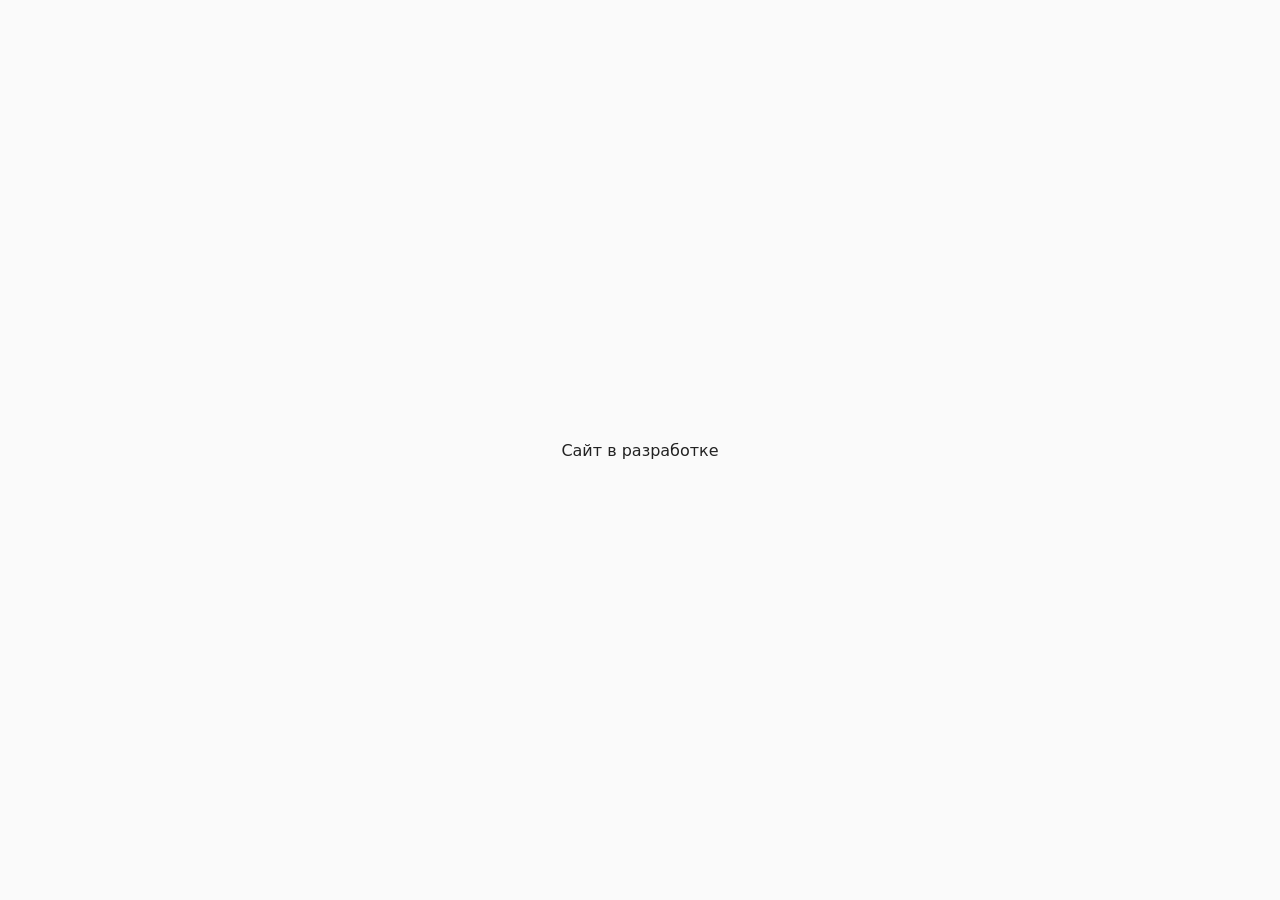
==== index.html @ d6e550af "chore: initial placeholder page Co-Authored-By: Claude Opus 5.5 <noreply@anthropic.com>" ====
<!doctype html>
<html lang="ru">
<head>
  <meta charset="utf-8">
  <meta name="viewport" content="width=device-width, initial-scale=1">
  <title>tt</title>
  <style>
    body { margin: 0; min-height: 100vh; display: grid; place-items: center; font-family: system-ui, sans-serif; background: #fafafa; color: #222; }
  </style>
</head>
<body>
  <p>Сайт в разработке</p>
</body>
</html>
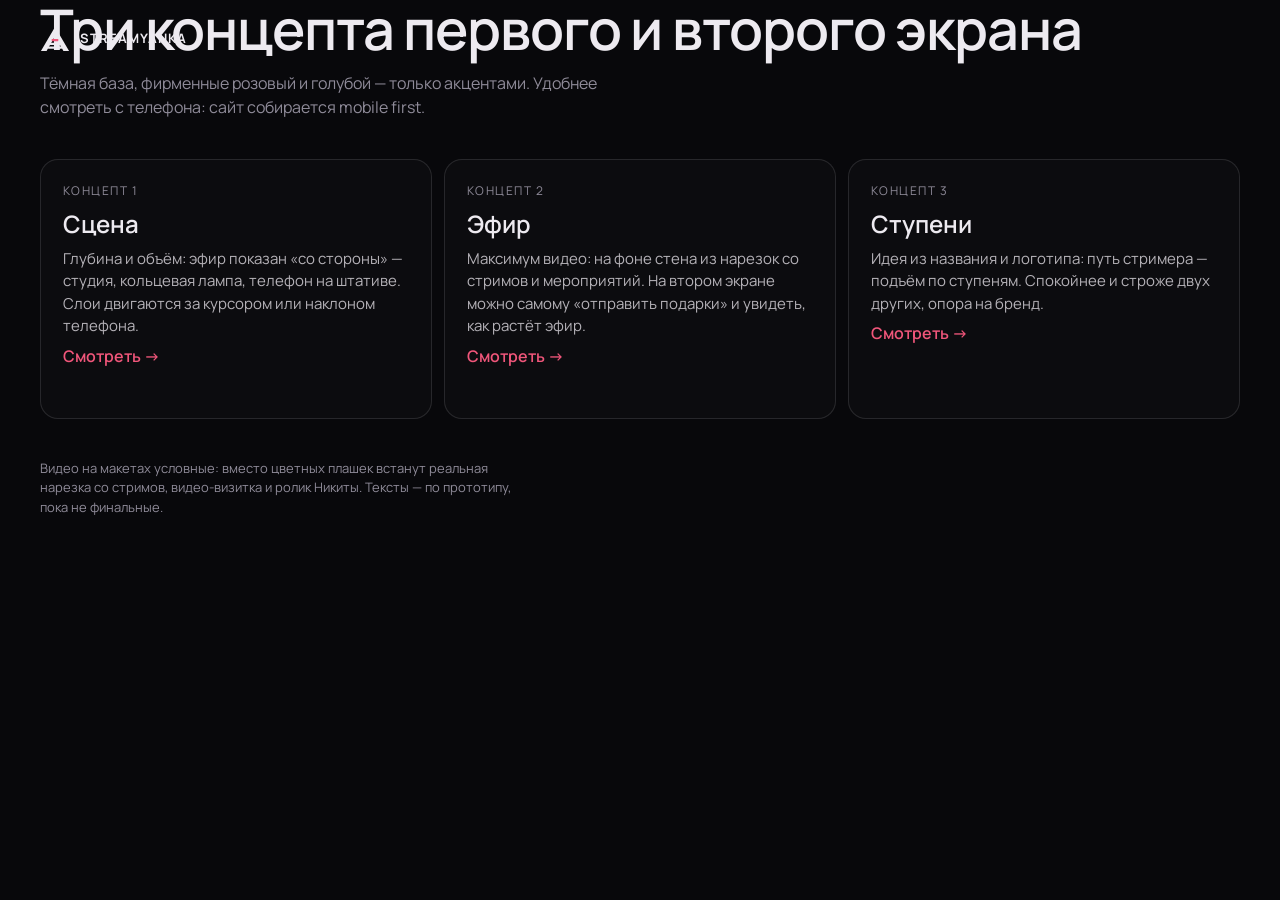
==== commit bdae11ec: "feat: three hero concepts for Streamyanka Co-Authored-By: Claude Opus 5.5 <noreply@anthropic.com>" ====
--- a/index.html
+++ b/index.html
@@ -1,14 +1,63 @@
 <!doctype html>
 <html lang="ru">
 <head>
-  <meta charset="utf-8">
-  <meta name="viewport" content="width=device-width, initial-scale=1">
-  <title>tt</title>
-  <style>
-    body { margin: 0; min-height: 100vh; display: grid; place-items: center; font-family: system-ui, sans-serif; background: #fafafa; color: #222; }
-  </style>
+<meta charset="utf-8">
+<meta name="viewport" content="width=device-width, initial-scale=1, viewport-fit=cover">
+<title>Streamyanka — концепты</title>
+<link rel="preconnect" href="https://fonts.googleapis.com">
+<link rel="preconnect" href="https://fonts.gstatic.com" crossorigin>
+<link href="https://fonts.googleapis.com/css2?family=Manrope:wght@400;500;600;700&display=swap" rel="stylesheet">
+<link rel="stylesheet" href="assets/base.css">
+<style>
+  main { padding: 110px 0 80px; }
+  h1 { margin: 0 0 12px; font-size: clamp(30px, 7vw, 56px); line-height: 1.05; letter-spacing: -.02em; font-weight: 600; }
+  .sub { color: var(--muted); max-width: 56ch; margin: 0 0 40px; }
+  .list { display: grid; gap: 12px; }
+  .card {
+    display: grid; gap: 6px; padding: 22px; border-radius: var(--radius);
+    border: 1px solid var(--line); background: rgba(255,255,255,.02);
+    transition: border-color .2s, background .2s;
+  }
+  .card:hover { border-color: var(--pink); background: rgba(240,86,122,.05); }
+  .card .n { font-size: 12px; color: var(--muted); letter-spacing: .12em; text-transform: uppercase; }
+  .card h2 { margin: 0; font-size: 24px; font-weight: 600; }
+  .card p { margin: 0; color: rgba(237,234,240,.75); font-size: 15px; }
+  .card .go { margin-top: 8px; font-weight: 600; color: var(--pink); }
+  .foot { margin-top: 40px; font-size: 13px; color: var(--muted); max-width: 60ch; }
+  @media (min-width: 900px) { .list { grid-template-columns: repeat(3, 1fr); } .card { min-height: 260px; align-content: start; } .card .go { margin-top: auto; } }
+</style>
 </head>
 <body>
-  <p>Сайт в разработке</p>
+<header class="top">
+  <span class="brand"><img src="assets/logo.svg" alt="">Streamyanka</span>
+</header>
+
+<main class="wrap">
+  <h1>Три концепта первого и второго экрана</h1>
+  <p class="sub">Тёмная база, фирменные розовый и голубой — только акцентами. Удобнее смотреть с телефона: сайт собирается mobile first.</p>
+
+  <div class="list">
+    <a class="card" href="c1/">
+      <span class="n">Концепт 1</span>
+      <h2>Сцена</h2>
+      <p>Глубина и объём: эфир показан «со стороны» — студия, кольцевая лампа, телефон на штативе. Слои двигаются за курсором или наклоном телефона.</p>
+      <span class="go">Смотреть →</span>
+    </a>
+    <a class="card" href="c2/">
+      <span class="n">Концепт 2</span>
+      <h2>Эфир</h2>
+      <p>Максимум видео: на фоне стена из нарезок со стримов и мероприятий. На втором экране можно самому «отправить подарки» и увидеть, как растёт эфир.</p>
+      <span class="go">Смотреть →</span>
+    </a>
+    <a class="card" href="c3/">
+      <span class="n">Концепт 3</span>
+      <h2>Ступени</h2>
+      <p>Идея из названия и логотипа: путь стримера — подъём по ступеням. Спокойнее и строже двух других, опора на бренд.</p>
+      <span class="go">Смотреть →</span>
+    </a>
+  </div>
+
+  <p class="foot">Видео на макетах условные: вместо цветных плашек встанут реальная нарезка со стримов, видео-визитка и ролик Никиты. Тексты — по прототипу, пока не финальные.</p>
+</main>
 </body>
 </html>
--- a/assets/base.css
+++ b/assets/base.css
@@ -0,0 +1,94 @@
+:root {
+  --bg: #08080b;
+  --surface: #121218;
+  --line: rgba(237, 234, 240, 0.12);
+  --text: #edeaf0;
+  --muted: #8f8b99;
+  --pink: #f0567a;
+  --blue: #6f8cff;
+  --gutter: 20px;
+  --radius: 18px;
+}
+
+*, *::before, *::after { box-sizing: border-box; }
+
+html { -webkit-text-size-adjust: 100%; }
+
+body {
+  margin: 0;
+  background: var(--bg);
+  color: var(--text);
+  font-family: "Manrope", system-ui, sans-serif;
+  font-size: 16px;
+  line-height: 1.5;
+  -webkit-font-smoothing: antialiased;
+  overflow-x: hidden;
+}
+
+img, svg, video { display: block; max-width: 100%; }
+a { color: inherit; text-decoration: none; }
+button { font: inherit; color: inherit; cursor: pointer; border: 0; background: none; }
+
+.wrap { width: 100%; max-width: 1280px; margin: 0 auto; padding: 0 var(--gutter); }
+
+/* шапка */
+.top {
+  position: absolute; inset: 0 0 auto; z-index: 20;
+  display: flex; align-items: center; justify-content: space-between;
+  padding: 18px var(--gutter);
+}
+.brand { display: flex; align-items: center; gap: 10px; font-weight: 700; letter-spacing: 0.08em; font-size: 13px; text-transform: uppercase; }
+.brand img { width: 30px; height: auto; }
+.nav { display: none; gap: 28px; font-size: 14px; color: var(--muted); }
+.nav a:hover { color: var(--text); }
+.burger { width: 40px; height: 40px; border-radius: 50%; border: 1px solid var(--line); display: grid; place-items: center; }
+.burger span { width: 16px; height: 1.5px; background: var(--text); box-shadow: 0 5px 0 var(--text), 0 -5px 0 var(--text); }
+
+/* кнопки */
+.btn {
+  display: inline-flex; align-items: center; justify-content: center; gap: 10px;
+  min-height: 52px; padding: 0 26px; border-radius: 999px;
+  font-weight: 600; font-size: 15px;
+  transition: transform .2s ease, background .2s ease, box-shadow .2s ease;
+}
+.btn:active { transform: scale(.98); }
+.btn-main { background: var(--text); color: var(--bg); }
+.btn-main:hover { box-shadow: 0 0 0 6px rgba(240, 86, 122, .18); }
+.btn-ghost { border: 1px solid var(--line); color: var(--text); }
+.btn-ghost:hover { border-color: rgba(237, 234, 240, .4); }
+
+.live {
+  display: inline-flex; align-items: center; gap: 6px;
+  padding: 4px 9px; border-radius: 6px;
+  background: var(--pink); color: #fff;
+  font-size: 11px; font-weight: 700; letter-spacing: .06em; text-transform: uppercase;
+}
+.live::before { content: ""; width: 6px; height: 6px; border-radius: 50%; background: #fff; animation: blink 1.4s infinite; }
+@keyframes blink { 50% { opacity: .25; } }
+
+/* зерно поверх «видео» */
+.grain {
+  position: absolute; inset: 0; pointer-events: none; opacity: .09; mix-blend-mode: overlay;
+  background-image: url("data:image/svg+xml,%3Csvg xmlns='http://www.w3.org/2000/svg' width='160' height='160'%3E%3Cfilter id='n'%3E%3CfeTurbulence type='fractalNoise' baseFrequency='.9' numOctaves='2' stitchTiles='stitch'/%3E%3C/filter%3E%3Crect width='100%25' height='100%25' filter='url(%23n)'/%3E%3C/svg%3E");
+}
+
+/* метка концепта */
+.concept-tag {
+  position: fixed; left: 50%; bottom: 14px; transform: translateX(-50%); z-index: 50;
+  display: flex; gap: 4px; padding: 4px; border-radius: 999px;
+  background: rgba(18, 18, 24, .82); backdrop-filter: blur(12px); -webkit-backdrop-filter: blur(12px);
+  border: 1px solid var(--line); font-size: 12px; white-space: nowrap;
+}
+.concept-tag a { padding: 7px 12px; border-radius: 999px; color: var(--muted); }
+.concept-tag a[aria-current] { background: var(--text); color: var(--bg); }
+
+@media (min-width: 900px) {
+  :root { --gutter: 40px; }
+  .nav { display: flex; }
+  .burger { display: none; }
+  .top { padding: 26px var(--gutter); }
+}
+
+@media (prefers-reduced-motion: reduce) {
+  *, *::before, *::after { animation-duration: .01ms !important; animation-iteration-count: 1 !important; transition-duration: .01ms !important; }
+}
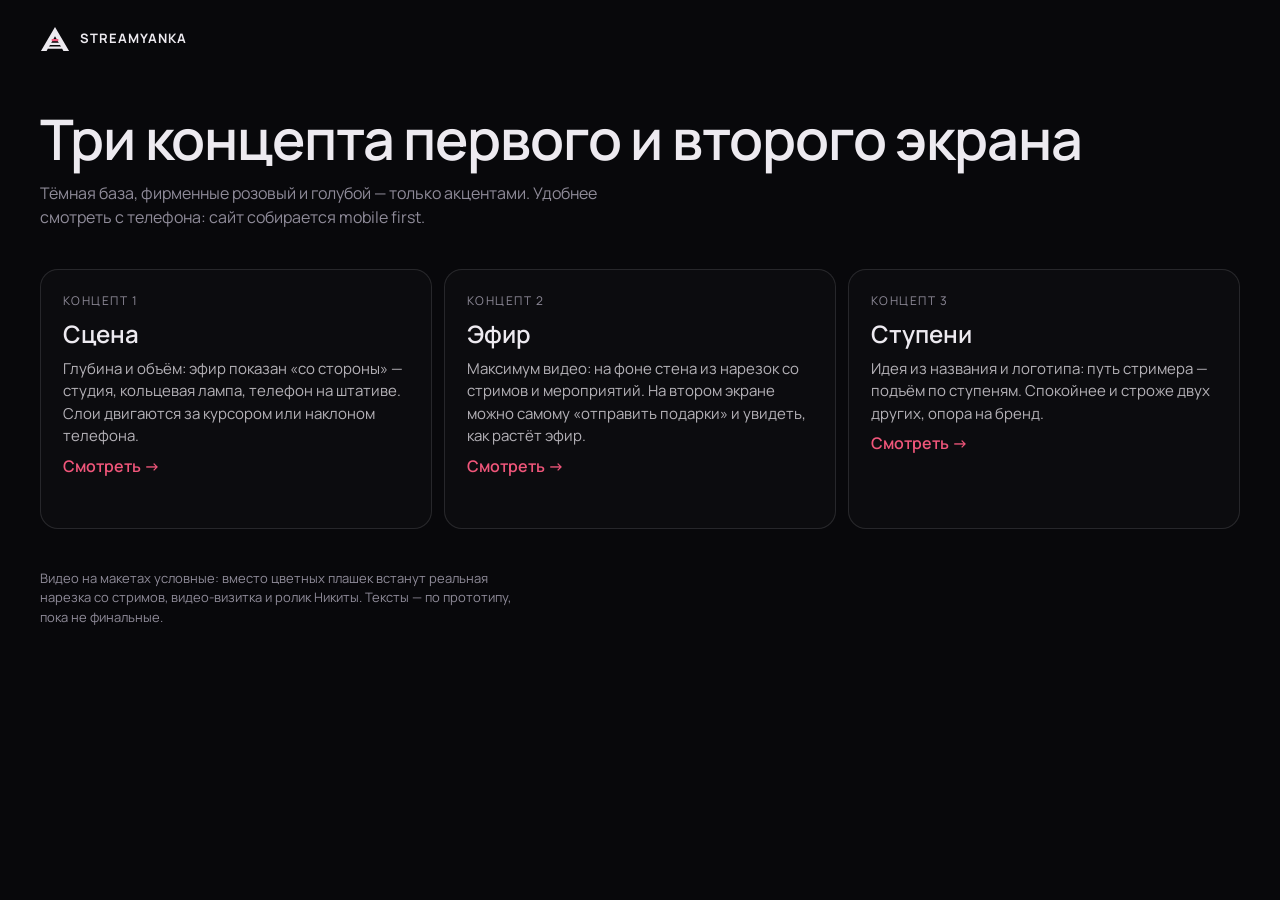
==== commit afb1f6da: "fix: top spacing on concepts index Co-Authored-By: Claude Opus 5.5 <noreply@anthropic.com>" ====
--- a/index.html
+++ b/index.html
@@ -9,7 +9,7 @@
 <link href="https://fonts.googleapis.com/css2?family=Manrope:wght@400;500;600;700&display=swap" rel="stylesheet">
 <link rel="stylesheet" href="assets/base.css">
 <style>
-  main { padding: 110px 0 80px; }
+  main.wrap { padding-top: 110px; padding-bottom: 80px; }
   h1 { margin: 0 0 12px; font-size: clamp(30px, 7vw, 56px); line-height: 1.05; letter-spacing: -.02em; font-weight: 600; }
   .sub { color: var(--muted); max-width: 56ch; margin: 0 0 40px; }
   .list { display: grid; gap: 12px; }
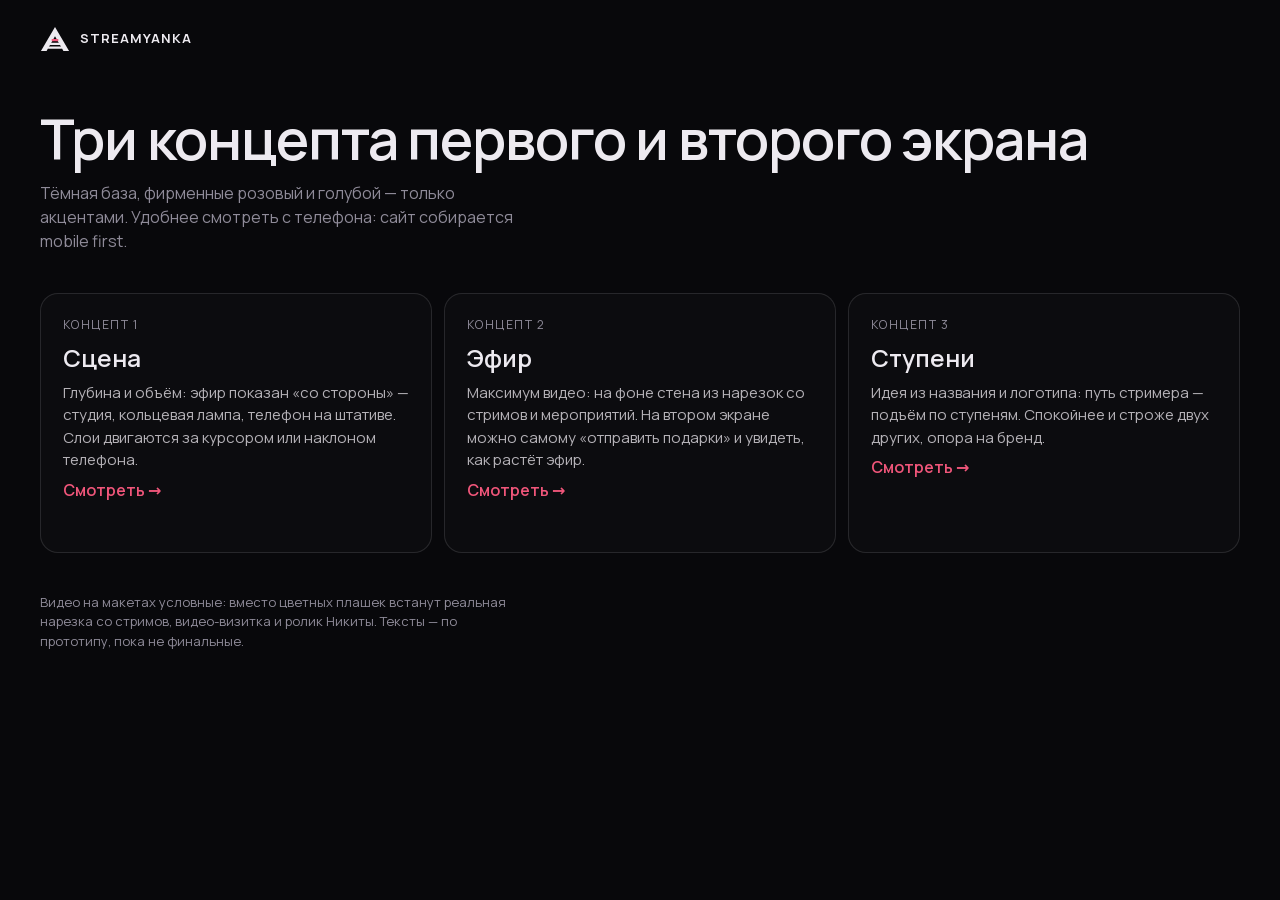
==== commit 0c7a024f: "perf: self-host fonts instead of Google Fonts Co-Authored-By: Claude Opus 5.5 <noreply@anthropic.com" ====
--- a/index.html
+++ b/index.html
@@ -4,9 +4,7 @@
 <meta charset="utf-8">
 <meta name="viewport" content="width=device-width, initial-scale=1, viewport-fit=cover">
 <title>Streamyanka — концепты</title>
-<link rel="preconnect" href="https://fonts.googleapis.com">
-<link rel="preconnect" href="https://fonts.gstatic.com" crossorigin>
-<link href="https://fonts.googleapis.com/css2?family=Manrope:wght@400;500;600;700&display=swap" rel="stylesheet">
+<link rel="stylesheet" href="assets/fonts.css">
 <link rel="stylesheet" href="assets/base.css">
 <style>
   main.wrap { padding-top: 110px; padding-bottom: 80px; }
--- a/assets/fonts.css
+++ b/assets/fonts.css
@@ -0,0 +1,208 @@
+@font-face {
+  font-family: 'Inter Tight';
+  font-style: normal;
+  font-weight: 200;
+  font-display: swap;
+  src: url(fonts/inter-tight-cyrillic-837888.woff2) format('woff2');
+  unicode-range: U+0301, U+0400-045F, U+0490-0491, U+04B0-04B1, U+2116;
+}
+@font-face {
+  font-family: 'Inter Tight';
+  font-style: normal;
+  font-weight: 200;
+  font-display: swap;
+  src: url(fonts/inter-tight-latin-6c70c7.woff2) format('woff2');
+  unicode-range: U+0000-00FF, U+0131, U+0152-0153, U+02BB-02BC, U+02C6, U+02DA, U+02DC, U+0304, U+0308, U+0329, U+2000-206F, U+20AC, U+2122, U+2191, U+2193, U+2212, U+2215, U+FEFF, U+FFFD;
+}
+@font-face {
+  font-family: 'Inter Tight';
+  font-style: normal;
+  font-weight: 300;
+  font-display: swap;
+  src: url(fonts/inter-tight-cyrillic-837888.woff2) format('woff2');
+  unicode-range: U+0301, U+0400-045F, U+0490-0491, U+04B0-04B1, U+2116;
+}
+@font-face {
+  font-family: 'Inter Tight';
+  font-style: normal;
+  font-weight: 300;
+  font-display: swap;
+  src: url(fonts/inter-tight-latin-6c70c7.woff2) format('woff2');
+  unicode-range: U+0000-00FF, U+0131, U+0152-0153, U+02BB-02BC, U+02C6, U+02DA, U+02DC, U+0304, U+0308, U+0329, U+2000-206F, U+20AC, U+2122, U+2191, U+2193, U+2212, U+2215, U+FEFF, U+FFFD;
+}
+@font-face {
+  font-family: 'Inter Tight';
+  font-style: normal;
+  font-weight: 500;
+  font-display: swap;
+  src: url(fonts/inter-tight-cyrillic-837888.woff2) format('woff2');
+  unicode-range: U+0301, U+0400-045F, U+0490-0491, U+04B0-04B1, U+2116;
+}
+@font-face {
+  font-family: 'Inter Tight';
+  font-style: normal;
+  font-weight: 500;
+  font-display: swap;
+  src: url(fonts/inter-tight-latin-6c70c7.woff2) format('woff2');
+  unicode-range: U+0000-00FF, U+0131, U+0152-0153, U+02BB-02BC, U+02C6, U+02DA, U+02DC, U+0304, U+0308, U+0329, U+2000-206F, U+20AC, U+2122, U+2191, U+2193, U+2212, U+2215, U+FEFF, U+FFFD;
+}
+@font-face {
+  font-family: 'Manrope';
+  font-style: normal;
+  font-weight: 400;
+  font-display: swap;
+  src: url(fonts/manrope-cyrillic-9ae50d.woff2) format('woff2');
+  unicode-range: U+0301, U+0400-045F, U+0490-0491, U+04B0-04B1, U+2116;
+}
+@font-face {
+  font-family: 'Manrope';
+  font-style: normal;
+  font-weight: 400;
+  font-display: swap;
+  src: url(fonts/manrope-latin-f00ccc.woff2) format('woff2');
+  unicode-range: U+0000-00FF, U+0131, U+0152-0153, U+02BB-02BC, U+02C6, U+02DA, U+02DC, U+0304, U+0308, U+0329, U+2000-206F, U+20AC, U+2122, U+2191, U+2193, U+2212, U+2215, U+FEFF, U+FFFD;
+}
+@font-face {
+  font-family: 'Manrope';
+  font-style: normal;
+  font-weight: 500;
+  font-display: swap;
+  src: url(fonts/manrope-cyrillic-9ae50d.woff2) format('woff2');
+  unicode-range: U+0301, U+0400-045F, U+0490-0491, U+04B0-04B1, U+2116;
+}
+@font-face {
+  font-family: 'Manrope';
+  font-style: normal;
+  font-weight: 500;
+  font-display: swap;
+  src: url(fonts/manrope-latin-f00ccc.woff2) format('woff2');
+  unicode-range: U+0000-00FF, U+0131, U+0152-0153, U+02BB-02BC, U+02C6, U+02DA, U+02DC, U+0304, U+0308, U+0329, U+2000-206F, U+20AC, U+2122, U+2191, U+2193, U+2212, U+2215, U+FEFF, U+FFFD;
+}
+@font-face {
+  font-family: 'Manrope';
+  font-style: normal;
+  font-weight: 600;
+  font-display: swap;
+  src: url(fonts/manrope-cyrillic-9ae50d.woff2) format('woff2');
+  unicode-range: U+0301, U+0400-045F, U+0490-0491, U+04B0-04B1, U+2116;
+}
+@font-face {
+  font-family: 'Manrope';
+  font-style: normal;
+  font-weight: 600;
+  font-display: swap;
+  src: url(fonts/manrope-latin-f00ccc.woff2) format('woff2');
+  unicode-range: U+0000-00FF, U+0131, U+0152-0153, U+02BB-02BC, U+02C6, U+02DA, U+02DC, U+0304, U+0308, U+0329, U+2000-206F, U+20AC, U+2122, U+2191, U+2193, U+2212, U+2215, U+FEFF, U+FFFD;
+}
+@font-face {
+  font-family: 'Manrope';
+  font-style: normal;
+  font-weight: 700;
+  font-display: swap;
+  src: url(fonts/manrope-cyrillic-9ae50d.woff2) format('woff2');
+  unicode-range: U+0301, U+0400-045F, U+0490-0491, U+04B0-04B1, U+2116;
+}
+@font-face {
+  font-family: 'Manrope';
+  font-style: normal;
+  font-weight: 700;
+  font-display: swap;
+  src: url(fonts/manrope-latin-f00ccc.woff2) format('woff2');
+  unicode-range: U+0000-00FF, U+0131, U+0152-0153, U+02BB-02BC, U+02C6, U+02DA, U+02DC, U+0304, U+0308, U+0329, U+2000-206F, U+20AC, U+2122, U+2191, U+2193, U+2212, U+2215, U+FEFF, U+FFFD;
+}
+@font-face {
+  font-family: 'Onest';
+  font-style: normal;
+  font-weight: 300;
+  font-display: swap;
+  src: url(fonts/onest-cyrillic-8faa2f.woff2) format('woff2');
+  unicode-range: U+0301, U+0400-045F, U+0490-0491, U+04B0-04B1, U+2116;
+}
+@font-face {
+  font-family: 'Onest';
+  font-style: normal;
+  font-weight: 300;
+  font-display: swap;
+  src: url(fonts/onest-latin-5ac482.woff2) format('woff2');
+  unicode-range: U+0000-00FF, U+0131, U+0152-0153, U+02BB-02BC, U+02C6, U+02DA, U+02DC, U+0304, U+0308, U+0329, U+2000-206F, U+20AC, U+2122, U+2191, U+2193, U+2212, U+2215, U+FEFF, U+FFFD;
+}
+@font-face {
+  font-family: 'Onest';
+  font-style: normal;
+  font-weight: 400;
+  font-display: swap;
+  src: url(fonts/onest-cyrillic-8faa2f.woff2) format('woff2');
+  unicode-range: U+0301, U+0400-045F, U+0490-0491, U+04B0-04B1, U+2116;
+}
+@font-face {
+  font-family: 'Onest';
+  font-style: normal;
+  font-weight: 400;
+  font-display: swap;
+  src: url(fonts/onest-latin-5ac482.woff2) format('woff2');
+  unicode-range: U+0000-00FF, U+0131, U+0152-0153, U+02BB-02BC, U+02C6, U+02DA, U+02DC, U+0304, U+0308, U+0329, U+2000-206F, U+20AC, U+2122, U+2191, U+2193, U+2212, U+2215, U+FEFF, U+FFFD;
+}
+@font-face {
+  font-family: 'Onest';
+  font-style: normal;
+  font-weight: 500;
+  font-display: swap;
+  src: url(fonts/onest-cyrillic-8faa2f.woff2) format('woff2');
+  unicode-range: U+0301, U+0400-045F, U+0490-0491, U+04B0-04B1, U+2116;
+}
+@font-face {
+  font-family: 'Onest';
+  font-style: normal;
+  font-weight: 500;
+  font-display: swap;
+  src: url(fonts/onest-latin-5ac482.woff2) format('woff2');
+  unicode-range: U+0000-00FF, U+0131, U+0152-0153, U+02BB-02BC, U+02C6, U+02DA, U+02DC, U+0304, U+0308, U+0329, U+2000-206F, U+20AC, U+2122, U+2191, U+2193, U+2212, U+2215, U+FEFF, U+FFFD;
+}
+@font-face {
+  font-family: 'Onest';
+  font-style: normal;
+  font-weight: 700;
+  font-display: swap;
+  src: url(fonts/onest-cyrillic-8faa2f.woff2) format('woff2');
+  unicode-range: U+0301, U+0400-045F, U+0490-0491, U+04B0-04B1, U+2116;
+}
+@font-face {
+  font-family: 'Onest';
+  font-style: normal;
+  font-weight: 700;
+  font-display: swap;
+  src: url(fonts/onest-latin-5ac482.woff2) format('woff2');
+  unicode-range: U+0000-00FF, U+0131, U+0152-0153, U+02BB-02BC, U+02C6, U+02DA, U+02DC, U+0304, U+0308, U+0329, U+2000-206F, U+20AC, U+2122, U+2191, U+2193, U+2212, U+2215, U+FEFF, U+FFFD;
+}
+@font-face {
+  font-family: 'Unbounded';
+  font-style: normal;
+  font-weight: 400;
+  font-display: swap;
+  src: url(fonts/unbounded-cyrillic-cb504d.woff2) format('woff2');
+  unicode-range: U+0301, U+0400-045F, U+0490-0491, U+04B0-04B1, U+2116;
+}
+@font-face {
+  font-family: 'Unbounded';
+  font-style: normal;
+  font-weight: 400;
+  font-display: swap;
+  src: url(fonts/unbounded-latin-37e641.woff2) format('woff2');
+  unicode-range: U+0000-00FF, U+0131, U+0152-0153, U+02BB-02BC, U+02C6, U+02DA, U+02DC, U+0304, U+0308, U+0329, U+2000-206F, U+20AC, U+2122, U+2191, U+2193, U+2212, U+2215, U+FEFF, U+FFFD;
+}
+@font-face {
+  font-family: 'Unbounded';
+  font-style: normal;
+  font-weight: 600;
+  font-display: swap;
+  src: url(fonts/unbounded-cyrillic-cb504d.woff2) format('woff2');
+  unicode-range: U+0301, U+0400-045F, U+0490-0491, U+04B0-04B1, U+2116;
+}
+@font-face {
+  font-family: 'Unbounded';
+  font-style: normal;
+  font-weight: 600;
+  font-display: swap;
+  src: url(fonts/unbounded-latin-37e641.woff2) format('woff2');
+  unicode-range: U+0000-00FF, U+0131, U+0152-0153, U+02BB-02BC, U+02C6, U+02DA, U+02DC, U+0304, U+0308, U+0329, U+2000-206F, U+20AC, U+2122, U+2191, U+2193, U+2212, U+2215, U+FEFF, U+FFFD;
+}
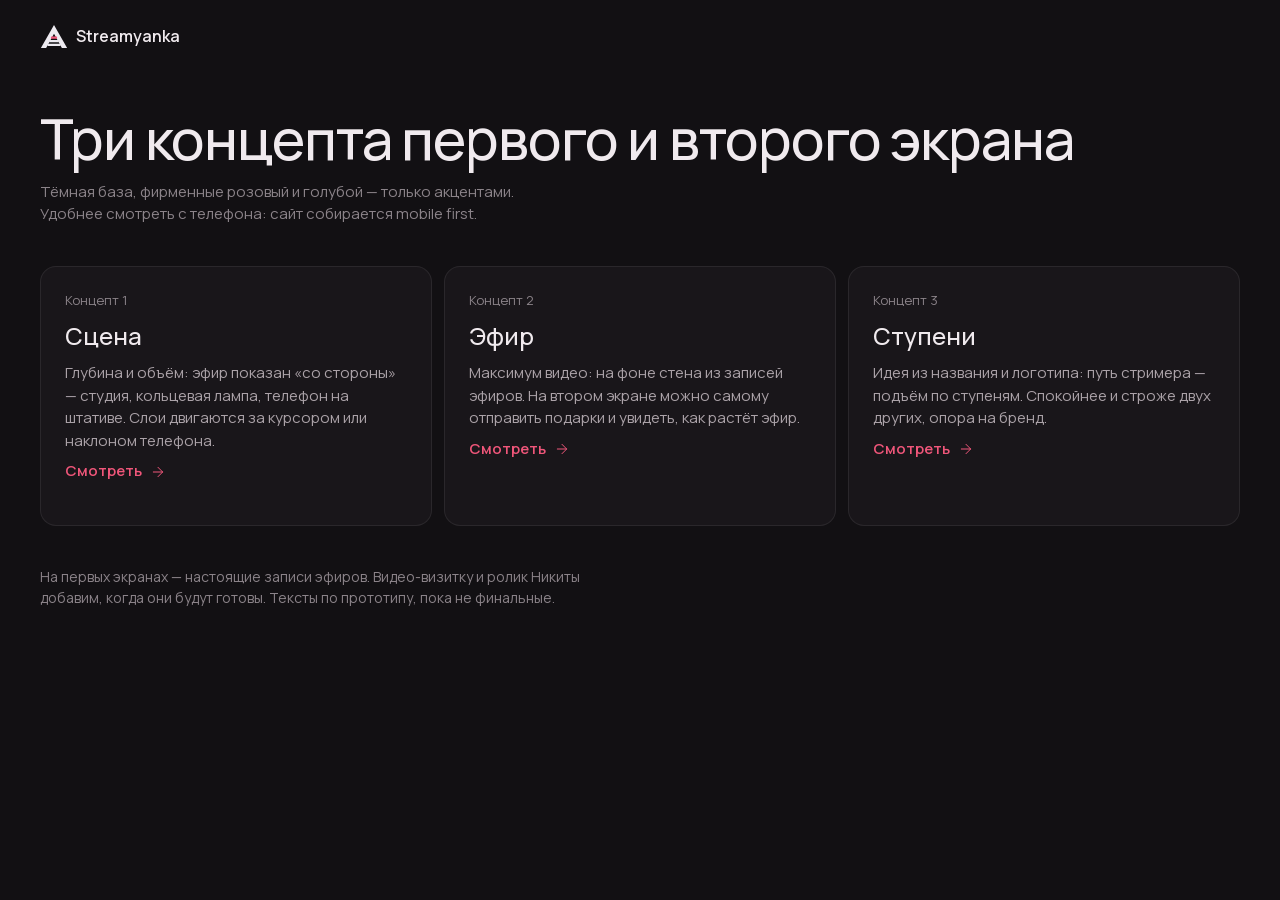
==== commit a0152fa5: "design: unslop pass and real stream footage in all concepts Co-Authored-By: Claude Opus 5.5 <noreply" ====
--- a/index.html
+++ b/index.html
@@ -8,20 +8,20 @@
 <link rel="stylesheet" href="assets/base.css">
 <style>
   main.wrap { padding-top: 110px; padding-bottom: 80px; }
-  h1 { margin: 0 0 12px; font-size: clamp(30px, 7vw, 56px); line-height: 1.05; letter-spacing: -.02em; font-weight: 600; }
+  h1 { margin: 0 0 12px; font-size: clamp(30px, 7vw, 56px); line-height: 1.05; letter-spacing: -.02em; font-weight: 500; }
   .sub { color: var(--muted); max-width: 56ch; margin: 0 0 40px; }
   .list { display: grid; gap: 12px; }
   .card {
-    display: grid; gap: 6px; padding: 22px; border-radius: var(--radius);
-    border: 1px solid var(--line); background: rgba(255,255,255,.02);
-    transition: border-color .2s, background .2s;
+    display: grid; gap: 8px; padding: 24px; border-radius: 16px;
+    border: 1px solid var(--line); background: var(--card);
+    transition: background-color .16s var(--ease), border-color .16s var(--ease);
   }
-  .card:hover { border-color: var(--pink); background: rgba(240,86,122,.05); }
-  .card .n { font-size: 12px; color: var(--muted); letter-spacing: .12em; text-transform: uppercase; }
-  .card h2 { margin: 0; font-size: 24px; font-weight: 600; }
-  .card p { margin: 0; color: rgba(237,234,240,.75); font-size: 15px; }
-  .card .go { margin-top: 8px; font-weight: 600; color: var(--pink); }
-  .foot { margin-top: 40px; font-size: 13px; color: var(--muted); max-width: 60ch; }
+  .card:hover { background: var(--raised); border-color: var(--line-strong); }
+  .card .n { font-size: 13px; color: var(--muted); }
+  .card h2 { margin: 0; font-size: 24px; font-weight: 500; }
+  .card p { margin: 0; color: var(--text-2); font-size: 15px; }
+  .card .go { margin-top: 8px; font-weight: 600; color: var(--pink); display: inline-flex; align-items: center; gap: 8px; }
+  .foot { margin-top: 40px; font-size: 14px; color: var(--muted); max-width: 60ch; }
   @media (min-width: 900px) { .list { grid-template-columns: repeat(3, 1fr); } .card { min-height: 260px; align-content: start; } .card .go { margin-top: auto; } }
 </style>
 </head>
@@ -39,23 +39,23 @@
       <span class="n">Концепт 1</span>
       <h2>Сцена</h2>
       <p>Глубина и объём: эфир показан «со стороны» — студия, кольцевая лампа, телефон на штативе. Слои двигаются за курсором или наклоном телефона.</p>
-      <span class="go">Смотреть →</span>
+      <span class="go">Смотреть <svg class="icon"><use href="assets/icons.svg#arrow-right"/></svg></span>
     </a>
     <a class="card" href="c2/">
       <span class="n">Концепт 2</span>
       <h2>Эфир</h2>
-      <p>Максимум видео: на фоне стена из нарезок со стримов и мероприятий. На втором экране можно самому «отправить подарки» и увидеть, как растёт эфир.</p>
-      <span class="go">Смотреть →</span>
+      <p>Максимум видео: на фоне стена из записей эфиров. На втором экране можно самому отправить подарки и увидеть, как растёт эфир.</p>
+      <span class="go">Смотреть <svg class="icon"><use href="assets/icons.svg#arrow-right"/></svg></span>
     </a>
     <a class="card" href="c3/">
       <span class="n">Концепт 3</span>
       <h2>Ступени</h2>
       <p>Идея из названия и логотипа: путь стримера — подъём по ступеням. Спокойнее и строже двух других, опора на бренд.</p>
-      <span class="go">Смотреть →</span>
+      <span class="go">Смотреть <svg class="icon"><use href="assets/icons.svg#arrow-right"/></svg></span>
     </a>
   </div>
 
-  <p class="foot">Видео на макетах условные: вместо цветных плашек встанут реальная нарезка со стримов, видео-визитка и ролик Никиты. Тексты — по прототипу, пока не финальные.</p>
+  <p class="foot">На первых экранах — настоящие записи эфиров. Видео-визитку и ролик Никиты добавим, когда они будут готовы. Тексты по прототипу, пока не финальные.</p>
 </main>
 </body>
 </html>
--- a/assets/base.css
+++ b/assets/base.css
@@ -1,13 +1,20 @@
+/* Тёплый тёмный ряд «студия ночью»: фон и поверхности почти нейтральные,
+   розовый из логотипа — единственный акцент */
 :root {
-  --bg: #08080b;
-  --surface: #121218;
-  --line: rgba(237, 234, 240, 0.12);
-  --text: #edeaf0;
-  --muted: #8f8b99;
-  --pink: #f0567a;
-  --blue: #6f8cff;
+  --bg-deep: #0c0b0d;
+  --bg: #121013;
+  --card: #19161a;
+  --raised: #231f24;
+  --line: rgba(240, 234, 238, 0.08);
+  --line-strong: rgba(240, 234, 238, 0.16);
+  --text: #f0eaee;
+  --text-2: #aba2a8;
+  --muted: #8b8389;
+  --pink: #f0567a;       /* линии, метки, акцентный текст на тёмном */
+  --pink-fill: #cf3359;  /* заливка с белым текстом, контраст 4.6:1 */
+  --cold: #6f8cff;       /* только холодный свет внутри «момента» */
+  --ease: cubic-bezier(0.22, 1, 0.36, 1);
   --gutter: 20px;
-  --radius: 18px;
 }
 
 *, *::before, *::after { box-sizing: border-box; }
@@ -19,7 +26,7 @@
   background: var(--bg);
   color: var(--text);
   font-family: "Manrope", system-ui, sans-serif;
-  font-size: 16px;
+  font-size: 15px;
   line-height: 1.5;
   -webkit-font-smoothing: antialiased;
   overflow-x: hidden;
@@ -28,65 +35,101 @@
 img, svg, video { display: block; max-width: 100%; }
 a { color: inherit; text-decoration: none; }
 button { font: inherit; color: inherit; cursor: pointer; border: 0; background: none; }
+:focus-visible { outline: 2px solid var(--pink); outline-offset: 2px; border-radius: 4px; }
 
 .wrap { width: 100%; max-width: 1280px; margin: 0 auto; padding: 0 var(--gutter); }
+
+.icon { width: 16px; height: 16px; fill: none; stroke: currentColor; stroke-width: 1.5; stroke-linecap: round; stroke-linejoin: round; flex: none; }
 
 /* шапка */
 .top {
   position: absolute; inset: 0 0 auto; z-index: 20;
   display: flex; align-items: center; justify-content: space-between;
-  padding: 18px var(--gutter);
+  padding: 16px var(--gutter);
 }
-.brand { display: flex; align-items: center; gap: 10px; font-weight: 700; letter-spacing: 0.08em; font-size: 13px; text-transform: uppercase; }
-.brand img { width: 30px; height: auto; }
-.nav { display: none; gap: 28px; font-size: 14px; color: var(--muted); }
+.brand { display: flex; align-items: center; gap: 8px; font-weight: 600; font-size: 16px; }
+.brand img { width: 28px; height: auto; }
+.nav { display: none; gap: 32px; font-size: 14px; color: var(--text-2); }
+.nav a { transition: color .16s var(--ease); }
 .nav a:hover { color: var(--text); }
-.burger { width: 40px; height: 40px; border-radius: 50%; border: 1px solid var(--line); display: grid; place-items: center; }
-.burger span { width: 16px; height: 1.5px; background: var(--text); box-shadow: 0 5px 0 var(--text), 0 -5px 0 var(--text); }
+.burger { width: 40px; height: 40px; border-radius: 10px; border: 1px solid var(--line-strong); display: grid; place-items: center; color: var(--text-2); }
 
 /* кнопки */
 .btn {
-  display: inline-flex; align-items: center; justify-content: center; gap: 10px;
-  min-height: 52px; padding: 0 26px; border-radius: 999px;
+  display: inline-flex; align-items: center; justify-content: center; gap: 8px;
+  min-height: 48px; padding: 0 20px; border-radius: 12px;
   font-weight: 600; font-size: 15px;
-  transition: transform .2s ease, background .2s ease, box-shadow .2s ease;
+  transition: background-color .16s var(--ease), border-color .16s var(--ease), transform .16s var(--ease);
 }
 .btn:active { transform: scale(.98); }
 .btn-main { background: var(--text); color: var(--bg); }
-.btn-main:hover { box-shadow: 0 0 0 6px rgba(240, 86, 122, .18); }
-.btn-ghost { border: 1px solid var(--line); color: var(--text); }
-.btn-ghost:hover { border-color: rgba(237, 234, 240, .4); }
+.btn-main:hover { background: #ffffff; }
+.btn-ghost { background: var(--card); border: 1px solid var(--line-strong); color: var(--text); }
+.btn-ghost:hover { background: var(--raised); }
+.btn-sm { min-height: 36px; padding: 0 16px; font-size: 14px; border-radius: 10px; }
 
+/* плашка эфира: статичная, только на видео */
 .live {
-  display: inline-flex; align-items: center; gap: 6px;
-  padding: 4px 9px; border-radius: 6px;
-  background: var(--pink); color: #fff;
-  font-size: 11px; font-weight: 700; letter-spacing: .06em; text-transform: uppercase;
-}
-.live::before { content: ""; width: 6px; height: 6px; border-radius: 50%; background: #fff; animation: blink 1.4s infinite; }
-@keyframes blink { 50% { opacity: .25; } }
-
-/* зерно поверх «видео» */
-.grain {
-  position: absolute; inset: 0; pointer-events: none; opacity: .09; mix-blend-mode: overlay;
-  background-image: url("data:image/svg+xml,%3Csvg xmlns='http://www.w3.org/2000/svg' width='160' height='160'%3E%3Cfilter id='n'%3E%3CfeTurbulence type='fractalNoise' baseFrequency='.9' numOctaves='2' stitchTiles='stitch'/%3E%3C/filter%3E%3Crect width='100%25' height='100%25' filter='url(%23n)'/%3E%3C/svg%3E");
+  display: inline-flex; align-items: center; gap: 4px;
+  padding: 2px 8px; border-radius: 4px;
+  background: var(--pink-fill); color: #fff;
+  font-size: 12px; font-weight: 600; line-height: 16px;
 }
 
-/* метка концепта */
+/* фирменная деталь: три перекладины из логотипа, верхняя розовая */
+.rungs { display: inline-grid; gap: 2px; justify-items: center; flex: none; }
+.rungs i { display: block; height: 2px; border-radius: 1px; background: var(--text-2); }
+.rungs i:nth-child(1) { width: 6px; background: var(--pink); }
+.rungs i:nth-child(2) { width: 10px; }
+.rungs i:nth-child(3) { width: 14px; }
+
+.eyebrow { display: inline-flex; align-items: center; gap: 8px; font-size: 13px; color: var(--muted); }
+
+/* кадр видео: сюда встанет настоящий ролик */
+.frame {
+  position: relative; overflow: hidden; border-radius: 16px;
+  background: linear-gradient(180deg, #1d1a1e, #141215);
+  border: 1px solid var(--line);
+}
+.frame .play {
+  position: absolute; inset: 0; margin: auto; width: 56px; height: 56px; border-radius: 50%;
+  background: rgba(240, 234, 238, .1); border: 1px solid var(--line-strong);
+  display: grid; place-items: center; color: var(--text);
+  transition: background-color .16s var(--ease);
+}
+.frame .play:hover { background: rgba(240, 234, 238, .18); }
+.frame .play .icon { width: 20px; height: 20px; margin-left: 2px; fill: currentColor; stroke: none; }
+.frame .meta {
+  position: absolute; left: 16px; right: 16px; bottom: 12px;
+  display: flex; justify-content: space-between; gap: 8px;
+  font-size: 13px; color: var(--text-2);
+}
+.frame .scrub { position: absolute; left: 16px; right: 16px; bottom: 40px; height: 2px; border-radius: 1px; background: var(--line-strong); }
+.frame .scrub::before { content: ""; position: absolute; inset: 0 70% 0 0; border-radius: 1px; background: var(--text); }
+
+/* переключатель концептов */
 .concept-tag {
-  position: fixed; left: 50%; bottom: 14px; transform: translateX(-50%); z-index: 50;
-  display: flex; gap: 4px; padding: 4px; border-radius: 999px;
-  background: rgba(18, 18, 24, .82); backdrop-filter: blur(12px); -webkit-backdrop-filter: blur(12px);
-  border: 1px solid var(--line); font-size: 12px; white-space: nowrap;
+  position: fixed; left: 50%; bottom: 12px; transform: translateX(-50%); z-index: 50;
+  display: flex; gap: 4px; padding: 4px; border-radius: 12px;
+  background: rgba(25, 22, 26, .92); backdrop-filter: blur(12px); -webkit-backdrop-filter: blur(12px);
+  border: 1px solid var(--line-strong); font-size: 13px; white-space: nowrap;
 }
-.concept-tag a { padding: 7px 12px; border-radius: 999px; color: var(--muted); }
-.concept-tag a[aria-current] { background: var(--text); color: var(--bg); }
+.concept-tag a { padding: 8px 12px; border-radius: 8px; color: var(--text-2); transition: background-color .16s var(--ease), color .16s var(--ease); }
+.concept-tag a:hover { color: var(--text); }
+.concept-tag a[aria-current] { background: var(--raised); color: var(--text); }
+
+/* одно появление на загрузке */
+.rise { animation: rise .45s var(--ease) both; }
+.rise:nth-child(2) { animation-delay: .05s; }
+.rise:nth-child(3) { animation-delay: .1s; }
+.rise:nth-child(4) { animation-delay: .15s; }
+@keyframes rise { from { opacity: 0; transform: translateY(8px); } }
 
 @media (min-width: 900px) {
   :root { --gutter: 40px; }
   .nav { display: flex; }
   .burger { display: none; }
-  .top { padding: 26px var(--gutter); }
+  .top { padding: 24px var(--gutter); }
 }
 
 @media (prefers-reduced-motion: reduce) {
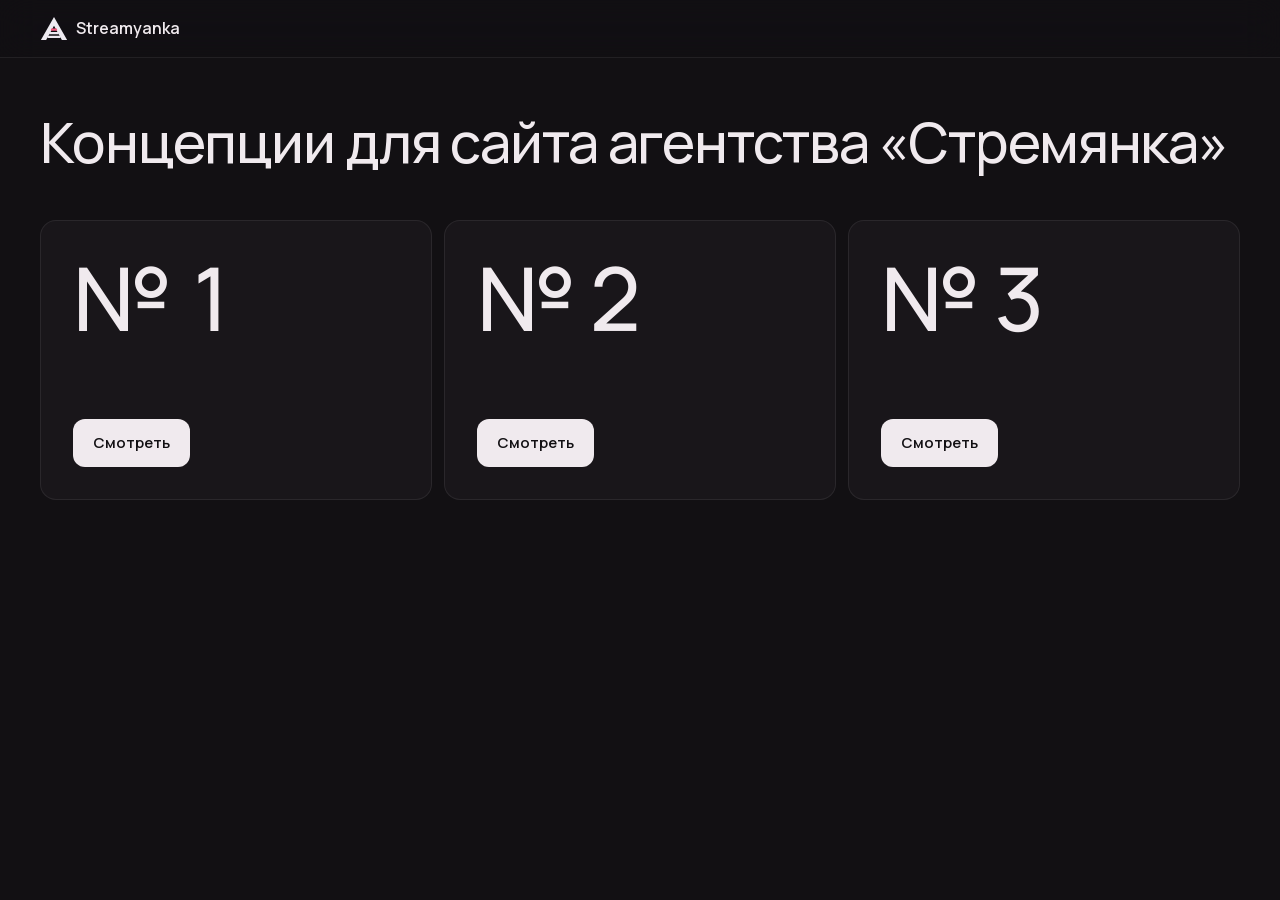
==== commit 1eea0d69: "design: minimal concepts index Co-Authored-By: Claude Opus 5.5 <noreply@anthropic.com>" ====
--- a/index.html
+++ b/index.html
@@ -3,26 +3,27 @@
 <head>
 <meta charset="utf-8">
 <meta name="viewport" content="width=device-width, initial-scale=1, viewport-fit=cover">
-<title>Streamyanka — концепты</title>
+<title>Стремянка — концепции сайта</title>
 <link rel="stylesheet" href="assets/fonts.css">
 <link rel="stylesheet" href="assets/base.css">
 <style>
-  main.wrap { padding-top: 110px; padding-bottom: 80px; }
-  h1 { margin: 0 0 12px; font-size: clamp(30px, 7vw, 56px); line-height: 1.05; letter-spacing: -.02em; font-weight: 500; }
-  .sub { color: var(--muted); max-width: 56ch; margin: 0 0 40px; }
+  main.wrap { padding-top: 112px; padding-bottom: 80px; }
+  h1 { margin: 0 0 40px; font-size: 32px; line-height: 1.08; letter-spacing: -.02em; font-weight: 500; }
   .list { display: grid; gap: 12px; }
   .card {
-    display: grid; gap: 8px; padding: 24px; border-radius: 16px;
+    display: grid; gap: 24px; align-content: space-between; padding: 24px; border-radius: 16px;
     border: 1px solid var(--line); background: var(--card);
     transition: background-color .16s var(--ease), border-color .16s var(--ease);
   }
   .card:hover { background: var(--raised); border-color: var(--line-strong); }
-  .card .n { font-size: 13px; color: var(--muted); }
-  .card h2 { margin: 0; font-size: 24px; font-weight: 500; }
-  .card p { margin: 0; color: var(--text-2); font-size: 15px; }
-  .card .go { margin-top: 8px; font-weight: 600; color: var(--pink); display: inline-flex; align-items: center; gap: 8px; }
-  .foot { margin-top: 40px; font-size: 14px; color: var(--muted); max-width: 60ch; }
-  @media (min-width: 900px) { .list { grid-template-columns: repeat(3, 1fr); } .card { min-height: 260px; align-content: start; } .card .go { margin-top: auto; } }
+  .card .n { font-size: 56px; line-height: 1; font-weight: 500; letter-spacing: -.03em; font-variant-numeric: tabular-nums; }
+  .card .btn { justify-self: start; }
+  @media (min-width: 900px) {
+    h1 { font-size: 56px; margin-bottom: 48px; }
+    .list { grid-template-columns: repeat(3, 1fr); }
+    .card { min-height: 280px; padding: 32px; }
+    .card .n { font-size: 88px; }
+  }
 </style>
 </head>
 <body>
@@ -31,31 +32,13 @@
 </header>
 
 <main class="wrap">
-  <h1>Три концепта первого и второго экрана</h1>
-  <p class="sub">Тёмная база, фирменные розовый и голубой — только акцентами. Удобнее смотреть с телефона: сайт собирается mobile first.</p>
+  <h1>Концепции для сайта агентства «Стремянка»</h1>
 
   <div class="list">
-    <a class="card" href="c1/">
-      <span class="n">Концепт 1</span>
-      <h2>Сцена</h2>
-      <p>Глубина и объём: эфир показан «со стороны» — студия, кольцевая лампа, телефон на штативе. Слои двигаются за курсором или наклоном телефона.</p>
-      <span class="go">Смотреть <svg class="icon"><use href="assets/icons.svg#arrow-right"/></svg></span>
-    </a>
-    <a class="card" href="c2/">
-      <span class="n">Концепт 2</span>
-      <h2>Эфир</h2>
-      <p>Максимум видео: на фоне стена из записей эфиров. На втором экране можно самому отправить подарки и увидеть, как растёт эфир.</p>
-      <span class="go">Смотреть <svg class="icon"><use href="assets/icons.svg#arrow-right"/></svg></span>
-    </a>
-    <a class="card" href="c3/">
-      <span class="n">Концепт 3</span>
-      <h2>Ступени</h2>
-      <p>Идея из названия и логотипа: путь стримера — подъём по ступеням. Спокойнее и строже двух других, опора на бренд.</p>
-      <span class="go">Смотреть <svg class="icon"><use href="assets/icons.svg#arrow-right"/></svg></span>
-    </a>
+    <a class="card" href="c1/"><span class="n">№ 1</span><span class="btn btn-main">Смотреть</span></a>
+    <a class="card" href="c2/"><span class="n">№ 2</span><span class="btn btn-main">Смотреть</span></a>
+    <a class="card" href="c3/"><span class="n">№ 3</span><span class="btn btn-main">Смотреть</span></a>
   </div>
-
-  <p class="foot">На первых экранах — настоящие записи эфиров. Видео-визитку и ролик Никиты добавим, когда они будут готовы. Тексты по прототипу, пока не финальные.</p>
 </main>
 </body>
 </html>
--- a/assets/base.css
+++ b/assets/base.css
@@ -43,9 +43,12 @@
 
 /* шапка */
 .top {
-  position: absolute; inset: 0 0 auto; z-index: 20;
+  position: fixed; inset: 0 0 auto; z-index: 40;
   display: flex; align-items: center; justify-content: space-between;
-  padding: 16px var(--gutter);
+  padding: 12px var(--gutter);
+  background: rgba(18, 16, 19, .55);
+  backdrop-filter: blur(18px) saturate(1.3); -webkit-backdrop-filter: blur(18px) saturate(1.3);
+  border-bottom: 1px solid var(--line);
 }
 .brand { display: flex; align-items: center; gap: 8px; font-weight: 600; font-size: 16px; }
 .brand img { width: 28px; height: auto; }
@@ -129,7 +132,7 @@
   :root { --gutter: 40px; }
   .nav { display: flex; }
   .burger { display: none; }
-  .top { padding: 24px var(--gutter); }
+  .top { padding: 16px var(--gutter); }
 }
 
 @media (prefers-reduced-motion: reduce) {
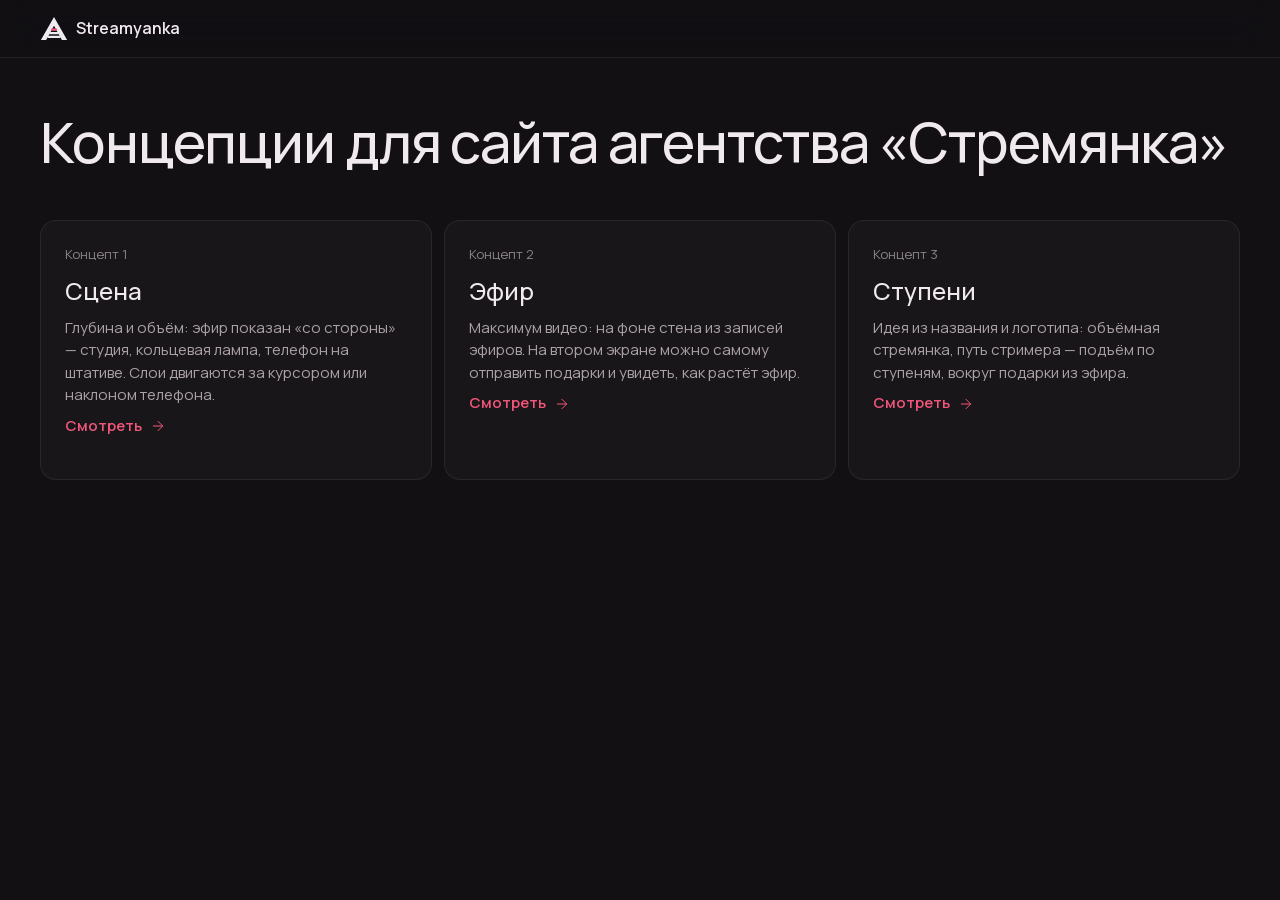
==== commit 9ecc0719: "design: restore described concept cards on index Co-Authored-By: Claude Opus 5.5 <noreply@anthropic." ====
--- a/index.html
+++ b/index.html
@@ -11,18 +11,20 @@
   h1 { margin: 0 0 40px; font-size: 32px; line-height: 1.08; letter-spacing: -.02em; font-weight: 500; }
   .list { display: grid; gap: 12px; }
   .card {
-    display: grid; gap: 24px; align-content: space-between; padding: 24px; border-radius: 16px;
+    display: grid; gap: 8px; padding: 24px; border-radius: 16px;
     border: 1px solid var(--line); background: var(--card);
     transition: background-color .16s var(--ease), border-color .16s var(--ease);
   }
   .card:hover { background: var(--raised); border-color: var(--line-strong); }
-  .card .n { font-size: 56px; line-height: 1; font-weight: 500; letter-spacing: -.03em; font-variant-numeric: tabular-nums; }
-  .card .btn { justify-self: start; }
+  .card .n { font-size: 13px; color: var(--muted); }
+  .card h2 { margin: 0; font-size: 24px; font-weight: 500; }
+  .card p { margin: 0; color: var(--text-2); font-size: 15px; }
+  .card .go { margin-top: 8px; font-weight: 600; color: var(--pink); display: inline-flex; align-items: center; gap: 8px; }
   @media (min-width: 900px) {
     h1 { font-size: 56px; margin-bottom: 48px; }
     .list { grid-template-columns: repeat(3, 1fr); }
-    .card { min-height: 280px; padding: 32px; }
-    .card .n { font-size: 88px; }
+    .card { min-height: 260px; align-content: start; }
+    .card .go { margin-top: auto; }
   }
 </style>
 </head>
@@ -35,9 +37,24 @@
   <h1>Концепции для сайта агентства «Стремянка»</h1>
 
   <div class="list">
-    <a class="card" href="c1/"><span class="n">№ 1</span><span class="btn btn-main">Смотреть</span></a>
-    <a class="card" href="c2/"><span class="n">№ 2</span><span class="btn btn-main">Смотреть</span></a>
-    <a class="card" href="c3/"><span class="n">№ 3</span><span class="btn btn-main">Смотреть</span></a>
+    <a class="card" href="c1/">
+      <span class="n">Концепт 1</span>
+      <h2>Сцена</h2>
+      <p>Глубина и объём: эфир показан «со стороны» — студия, кольцевая лампа, телефон на штативе. Слои двигаются за курсором или наклоном телефона.</p>
+      <span class="go">Смотреть <svg class="icon"><use href="assets/icons.svg#arrow-right"/></svg></span>
+    </a>
+    <a class="card" href="c2/">
+      <span class="n">Концепт 2</span>
+      <h2>Эфир</h2>
+      <p>Максимум видео: на фоне стена из записей эфиров. На втором экране можно самому отправить подарки и увидеть, как растёт эфир.</p>
+      <span class="go">Смотреть <svg class="icon"><use href="assets/icons.svg#arrow-right"/></svg></span>
+    </a>
+    <a class="card" href="c3/">
+      <span class="n">Концепт 3</span>
+      <h2>Ступени</h2>
+      <p>Идея из названия и логотипа: объёмная стремянка, путь стримера — подъём по ступеням, вокруг подарки из эфира.</p>
+      <span class="go">Смотреть <svg class="icon"><use href="assets/icons.svg#arrow-right"/></svg></span>
+    </a>
   </div>
 </main>
 </body>
